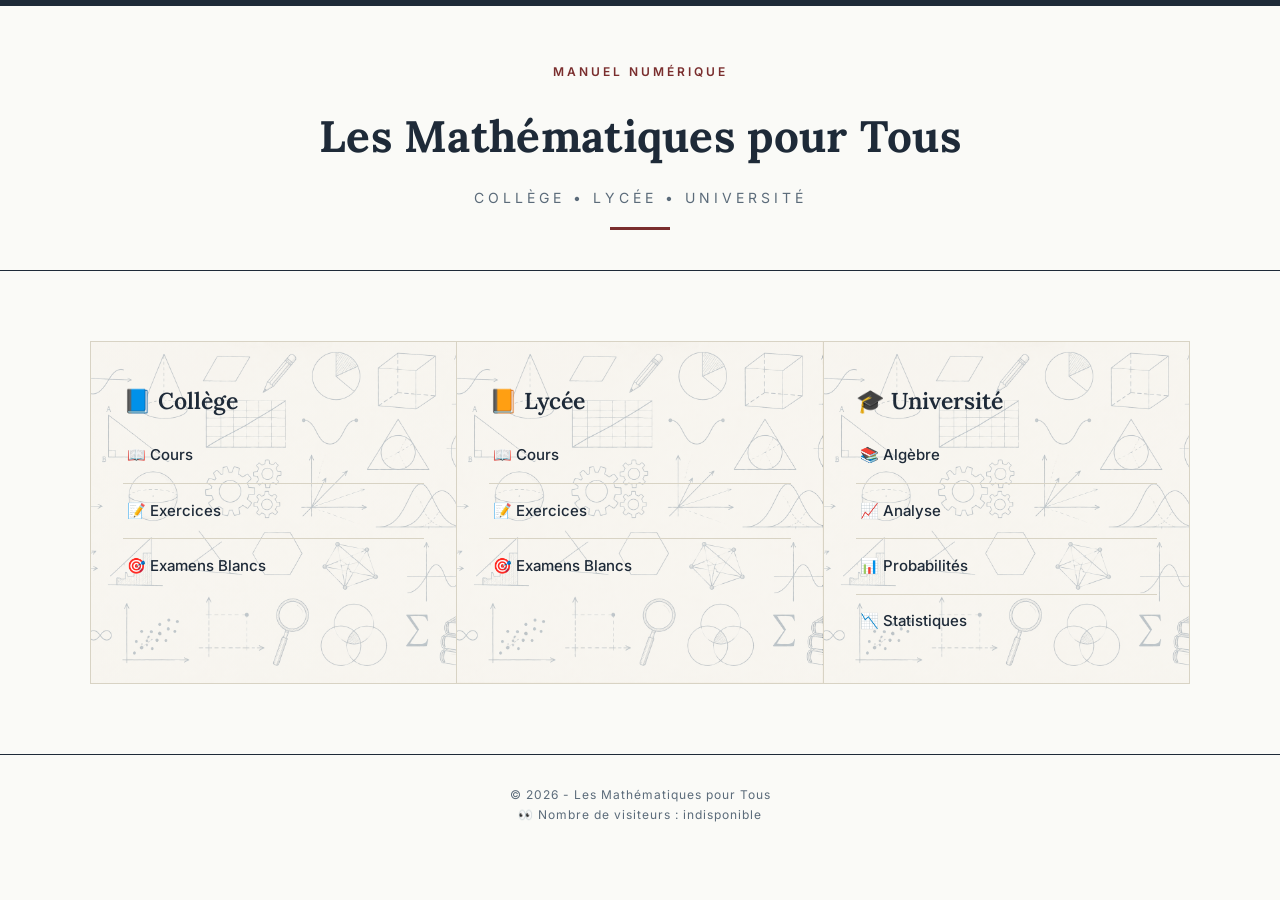
==== index.html @ 21d9d45f "Update index.html" ====
<!DOCTYPE html>
<html lang="fr">
<head>
    <meta charset="UTF-8">
    <meta name="viewport" content="width=device-width, initial-scale=1.0">
    <title>Les Mathématiques pour Tous</title>
    <link rel="stylesheet" href="style1.css">
</head>
<script src="script.js"></script>
<body>
<header>
    <h1>Les Mathématiques pour Tous</h1>
    <p>Collège • Lycée • Université</p>
</header>

<div class="container">
    <!-- ================= COLLEGE ================= -->
    <section class="card">
        <h2>📘 Collège</h2>
        <ul>
            <li>
                <a href="cours_college.html">
                    📖 Cours
                </a>
            </li>
            <li>
                <a href="exercices_college.html">
                    📝 Exercices
                </a>
            </li>
            <li>
                <a href="examens_college.html">
                    🎯 Examens Blancs
                </a>
            </li>
        </ul>
    </section>

    <!-- ================= LYCEE ================= -->
    <section class="card">
        <h2>📙 Lycée</h2>
        <ul>
            <li>
                <a href="#">
                    📖 Cours
                </a>
            </li>
            <li>
                <a href="#">
                    📝 Exercices
                </a>
            </li>
            <li>
                <a href="#">
                    🎯 Examens Blancs
                </a>
            </li>
        </ul>
    </section>

    <!-- ================= UNIVERSITE ================= -->
    <section class="card">
        <h2>🎓 Université</h2>
        <ul>
            <li><a href="cours_Algèbre.html">📚 Algèbre</a></li>
            <li><a href="#">📈 Analyse</a></li>
            <li><a href="#">📊 Probabilités</a></li>
            <li><a href="#">📉 Statistiques</a></li>
        </ul>
    </section>
</div>

<footer>
    <p>© 2026 - Les Mathématiques pour Tous</p>

    <!-- ⬇️ COMPTEUR DE VISITEURS ⬇️ -->
    <p class="compteur">👀 Nombre de visiteurs : <span id="compteur">...</span></p>
    <script>
      fetch('https://countapi.mileshilliard.com/api/v1/hit/mouloua-maths-visites')
        .then(response => response.json())
        .then(data => {
          document.getElementById('compteur').textContent = data.value;
        })
        .catch(() => {
          document.getElementById('compteur').textContent = 'indisponible';
        });
    </script>
</footer>

</body>
</html>
---- style1.css ----
/* =====================================================
   LES MATHÉMATIQUES POUR TOUS
   Style académique — inspiré des pages de couverture
   de revues scientifiques et des manuels scolaires.
   ===================================================== */

@import url('https://fonts.googleapis.com/css2?family=Lora:ital,wght@0,500;0,600;0,700;1,400&family=Inter:wght@400;500;600&display=swap');

:root{
  --paper:      #FAFAF7;
  --paper-alt:  #F1EEE4;
  --ink:        #1E2A38;
  --ink-soft:   #5B6B7A;
  --accent:     #7A2E2E;   /* bordeaux, seule touche de couleur */
  --rule:       #D8D3C4;
  --rule-dark:  #1E2A38;
}

*{
  margin:0;
  padding:0;
  box-sizing:border-box;
}

html{
  scroll-behavior:smooth;
}

body{
  background:var(--paper);
  color:var(--ink);
  font-family:"Inter", Arial, sans-serif;
  font-size:16px;
  line-height:1.65;
  -webkit-font-smoothing:antialiased;
}

/* ================= HEADER / MASTHEAD ================= */
header{
  background:var(--paper);
  color:var(--ink);
  padding:56px 20px 40px;
  text-align:center;
  border-top:6px solid var(--rule-dark);
  border-bottom:1px solid var(--rule-dark);
  position:relative;
}

header::before{
  content:"Manuel numérique";
  display:block;
  font-family:"Inter", sans-serif;
  font-size:12px;
  font-weight:600;
  letter-spacing:3px;
  text-transform:uppercase;
  color:var(--accent);
  margin-bottom:18px;
}

header h1{
  font-family:"Lora", Georgia, serif;
  font-weight:700;
  font-size:44px;
  letter-spacing:0.3px;
  margin-bottom:14px;
}

header p{
  font-family:"Inter", sans-serif;
  font-size:14px;
  letter-spacing:4px;
  text-transform:uppercase;
  color:var(--ink-soft);
}

/* petit filet double sous le sous-titre, esprit "revue" */
header p::after{
  content:"";
  display:block;
  width:60px;
  height:3px;
  background:var(--accent);
  margin:18px auto 0;
}

/* ================= CONTENU ================= */
.container{
  width:90%;
  max-width:1100px;
  margin:70px auto;
  display:grid;
  grid-template-columns:repeat(auto-fit,minmax(280px,1fr));
  gap:1px;
  background:var(--rule);
  border:1px solid var(--rule);
}

/* ================= CARTES / CHAPITRES ================= */
.card{
  background:var(--paper);
  padding:40px 32px 34px;
  position:relative;
  overflow:hidden;
  transition:background .25s ease;
}

.card:hover{
  background:var(--paper-alt);
}

/* Une seule image de fond, appliquée aux trois cartes,
   avec un voile clair par-dessus pour garder le texte lisible.
   Remplacez le chemin par votre propre image si besoin. */
.card{
  background-image:
    linear-gradient(rgba(250,250,247,0.72), rgba(250,250,247,0.72)),
    url("images/college1.png");
  background-size:cover;
  background-position:center;
}

.card:hover{
  background-image:
    linear-gradient(rgba(241,238,228,0.65), rgba(241,238,228,0.65)),
    url("images/maths.svg");
}

.card h2{
  font-family:"Lora", Georgia, serif;
  font-weight:600;
  font-size:23px;
  color:var(--ink);
  text-align:left;
  margin-bottom:8px;
  position:relative;
  z-index:1;
}

/* petite étiquette "Chapitre I" sous chaque titre */
.card p.chapitre-label{
  font-size:11px;
  letter-spacing:2px;
  text-transform:uppercase;
  color:var(--accent);
  margin-bottom:22px;
}

.card ul{
  list-style:none;
  position:relative;
  z-index:1;
}

.card li{
  margin:0;
  border-bottom:1px solid var(--rule);
}

.card li:last-child{
  border-bottom:none;
}

.card a{
  display:flex;
  align-items:center;
  justify-content:space-between;
  text-decoration:none;
  color:var(--ink);
  font-family:"Inter", sans-serif;
  font-weight:500;
  font-size:15px;
  padding:14px 4px;
  transition:color .2s ease, padding-left .2s ease;
}

.card a::after{
  content:"→";
  color:var(--accent);
  font-size:16px;
  opacity:0;
  transition:opacity .2s ease;
}

.card a:hover{
  color:var(--accent);
  padding-left:8px;
}

.card a:hover::after{
  opacity:1;
}

.card a:focus-visible,
#smart-search:focus-visible{
  outline:2px solid var(--accent);
  outline-offset:2px;
}

/* ================= FOOTER / COLOPHON ================= */
footer{
  margin-top:40px;
  background:var(--paper);
  color:var(--ink-soft);
  text-align:center;
  padding:30px 20px;
  border-top:1px solid var(--rule-dark);
  font-size:12px;
  letter-spacing:1px;
}

/* ================= ACCESSIBILITÉ & CONFORT ================= */
@media (prefers-reduced-motion: reduce){
  *{
    transition:none !important;
    scroll-behavior:auto !important;
  }
}

/* ================= RESPONSIVE ================= */
@media (max-width:600px){
  header h1{ font-size:32px; }
  .container{ margin:40px auto; }
}

/* ================= IMPRESSION ================= */
@media print{
  header{ border:none; }
  .card{ background-image:none !important; }
  .card a::after{ display:none; }
}
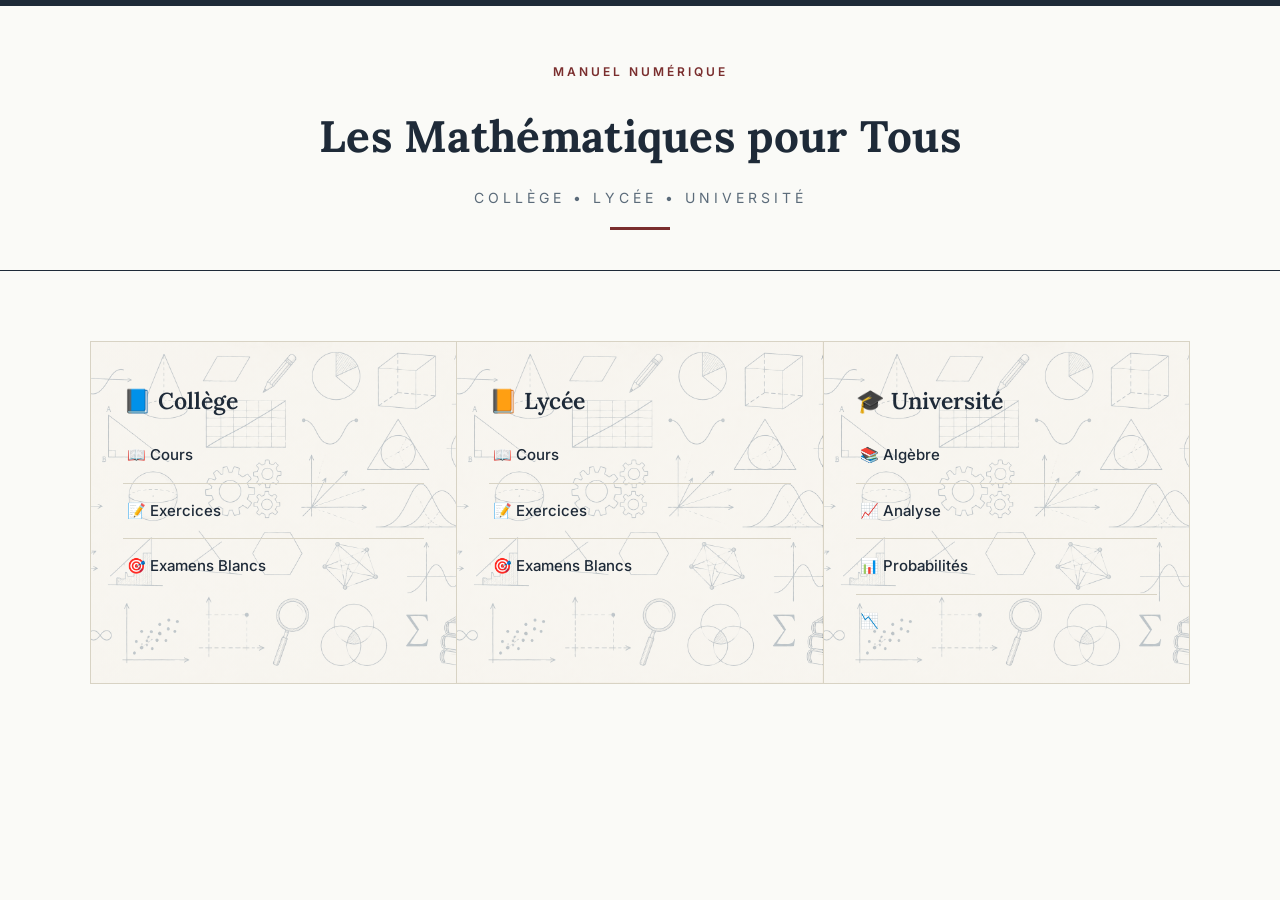
==== commit 9fcaa10f: "index.html" ====
--- a/index.html
+++ b/index.html
@@ -65,27 +65,4 @@
             <li><a href="cours_Algèbre.html">📚 Algèbre</a></li>
             <li><a href="#">📈 Analyse</a></li>
             <li><a href="#">📊 Probabilités</a></li>
-            <li><a href="#">📉 Statistiques</a></li>
-        </ul>
-    </section>
-</div>
-
-<footer>
-    <p>© 2026 - Les Mathématiques pour Tous</p>
-
-    <!-- ⬇️ COMPTEUR DE VISITEURS ⬇️ -->
-    <p class="compteur">👀 Nombre de visiteurs : <span id="compteur">...</span></p>
-    <script>
-      fetch('https://countapi.mileshilliard.com/api/v1/hit/mouloua-maths-visites')
-        .then(response => response.json())
-        .then(data => {
-          document.getElementById('compteur').textContent = data.value;
-        })
-        .catch(() => {
-          document.getElementById('compteur').textContent = 'indisponible';
-        });
-    </script>
-</footer>
-
-</body>
-</html>
+            <li><a href="#">📉
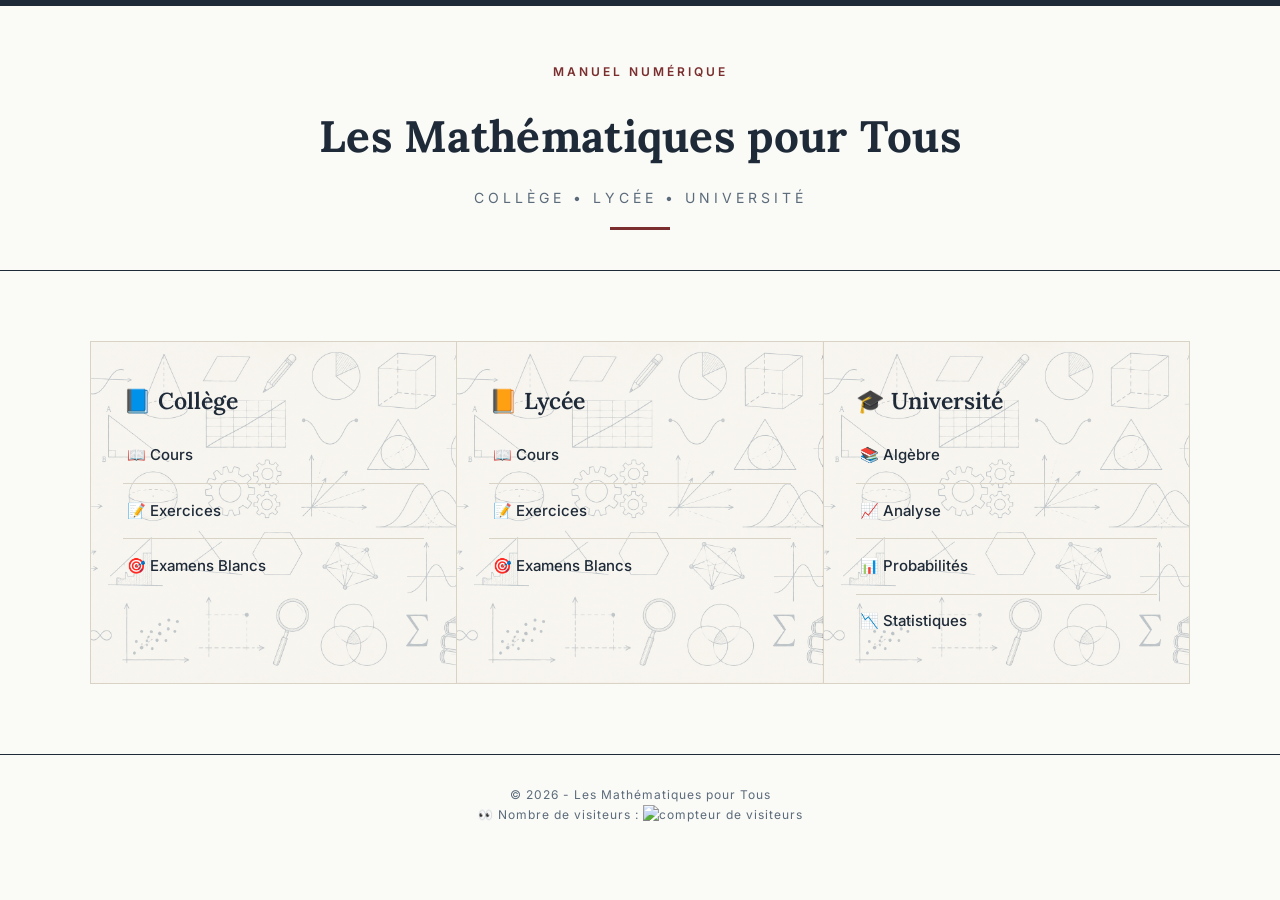
==== commit 25c1783a: "index.html" ====
--- a/index.html
+++ b/index.html
@@ -65,4 +65,20 @@
             <li><a href="cours_Algèbre.html">📚 Algèbre</a></li>
             <li><a href="#">📈 Analyse</a></li>
             <li><a href="#">📊 Probabilités</a></li>
-            <li><a href="#">📉
+            <li><a href="#">📉 Statistiques</a></li>
+        </ul>
+    </section>
+</div>
+
+<footer>
+    <p>© 2026 - Les Mathématiques pour Tous</p>
+
+    <!-- ⬇️ COMPTEUR DE VISITEURS ⬇️ -->
+    <p class="compteur">
+        👀 Nombre de visiteurs :
+        <img src="https://api.visitorbadge.io/api/visitors?path=mouloua-maths-2026&label=Visites&countColor=%23263759" alt="compteur de visiteurs" />
+    </p>
+</footer>
+
+</body>
+</html>
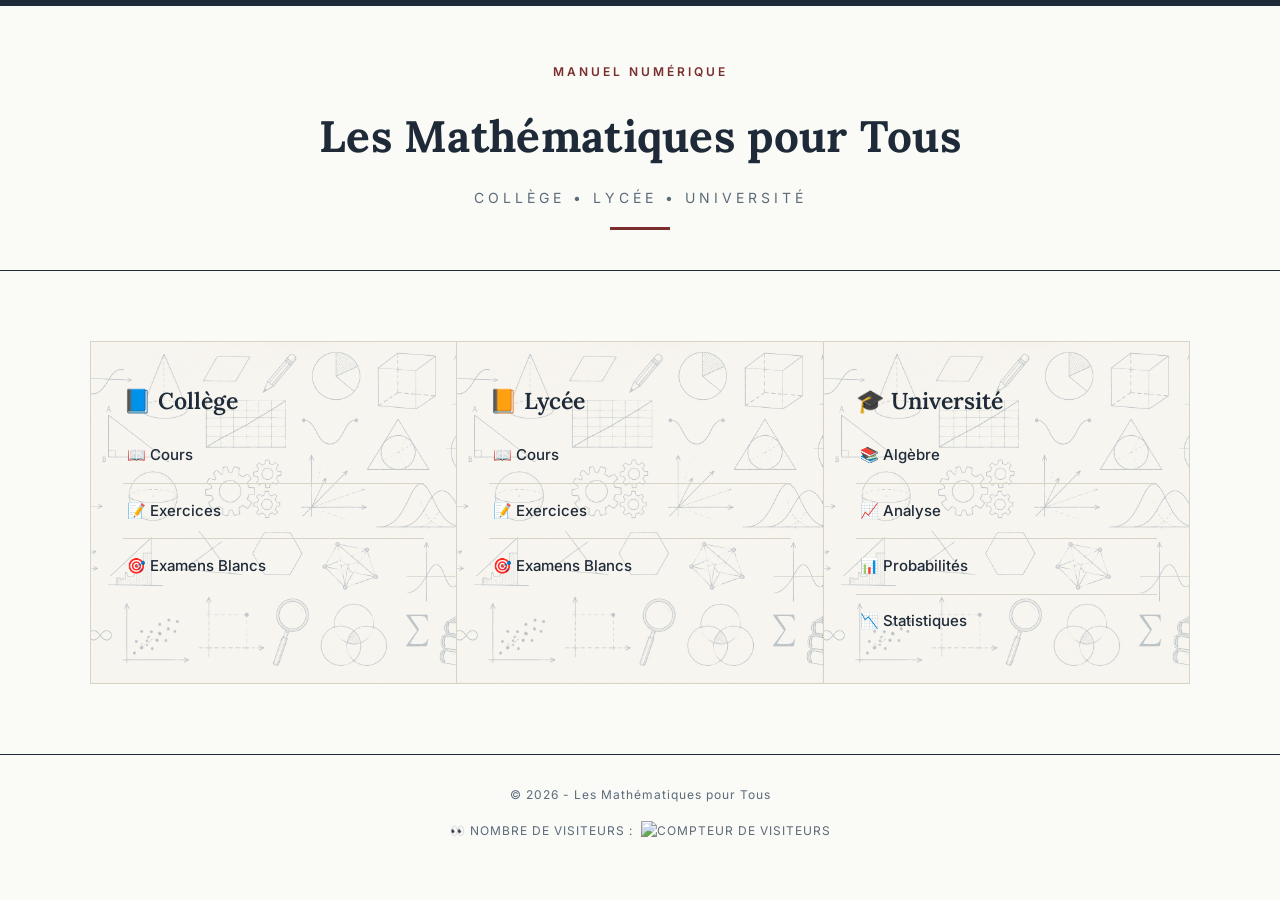
==== commit 24ecae41: "index.html" ====
--- a/index.html
+++ b/index.html
@@ -24,7 +24,7 @@
                 </a>
             </li>
             <li>
-                <a href="exercices_college.html">
+                <a href="exercice_college.html">
                     📝 Exercices
                 </a>
             </li>
--- a/style1.css
+++ b/style1.css
@@ -209,6 +209,25 @@
   letter-spacing:1px;
 }
 
+/* ================= COMPTEUR DE VISITEURS ================= */
+.compteur{
+  margin-top:16px;
+  font-family:"Inter", sans-serif;
+  font-size:12px;
+  letter-spacing:1px;
+  text-transform:uppercase;
+  color:var(--ink-soft);
+  display:flex;
+  align-items:center;
+  justify-content:center;
+  gap:8px;
+}
+
+.compteur img{
+  vertical-align:middle;
+  filter:grayscale(0.2);
+}
+
 /* ================= ACCESSIBILITÉ & CONFORT ================= */
 @media (prefers-reduced-motion: reduce){
   *{
@@ -228,4 +247,4 @@
   header{ border:none; }
   .card{ background-image:none !important; }
   .card a::after{ display:none; }
-}+}
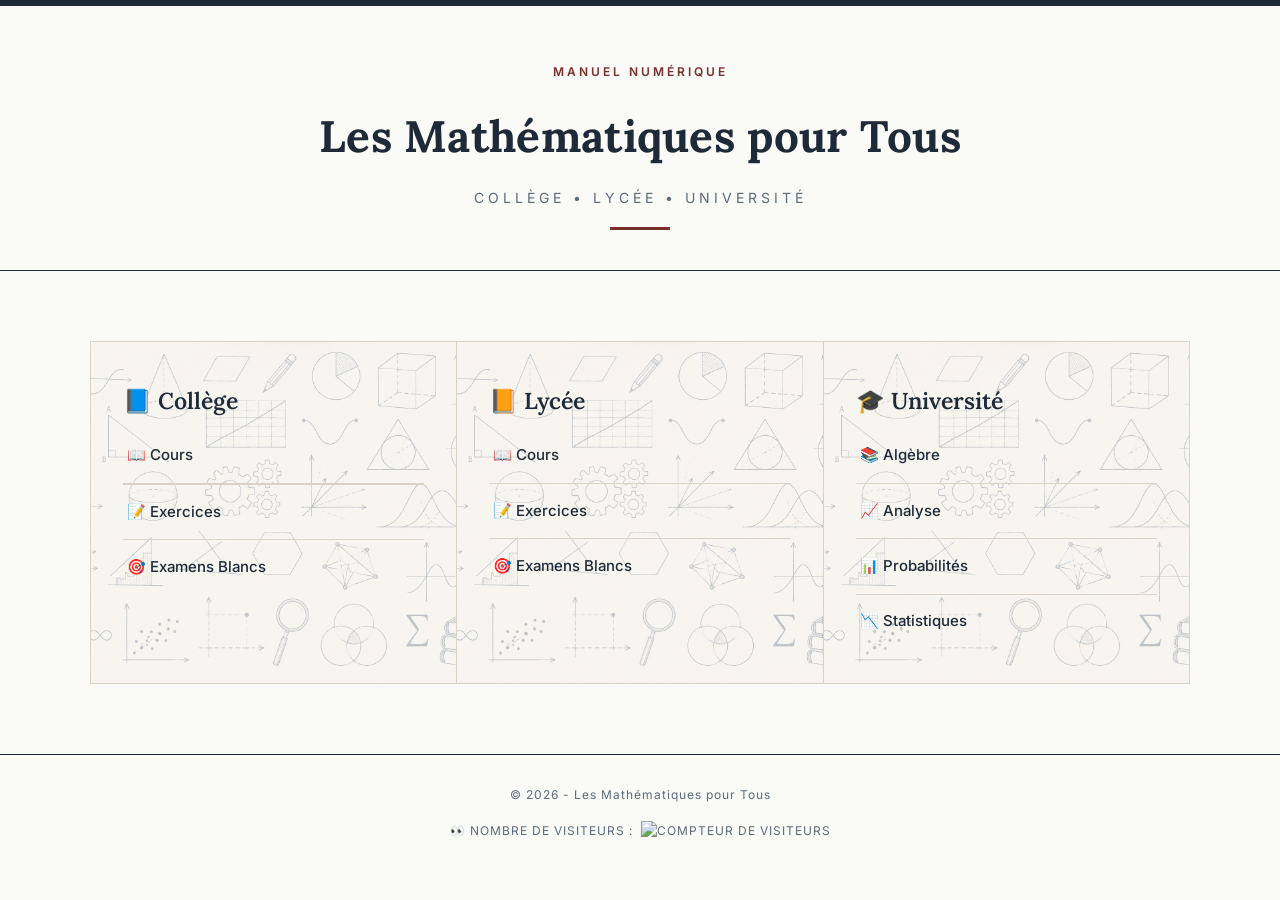
==== commit bc26d491: "index.html" ====
--- a/index.html
+++ b/index.html
@@ -24,9 +24,11 @@
                 </a>
             </li>
             <li>
-                <a href="exercice_college.html">
-                    📝 Exercices
-                </a>
+<li>
+    <a href="exercice_1APIC.html">
+        📝 Exercices
+    </a>
+</li>
             </li>
             <li>
                 <a href="examens_college.html">
--- a/style1.css
+++ b/style1.css
@@ -11,9 +11,19 @@
   --paper-alt:  #F1EEE4;
   --ink:        #1E2A38;
   --ink-soft:   #5B6B7A;
-  --accent:     #7A2E2E;   /* bordeaux, seule touche de couleur */
+  --accent:     #7A2E2E;
   --rule:       #D8D3C4;
   --rule-dark:  #1E2A38;
+}
+
+[data-theme="dark"]{
+  --paper:      #14181F;
+  --paper-alt:  #1C222C;
+  --ink:        #EDE9E0;
+  --ink-soft:   #9BA6B2;
+  --accent:     #C97B7B;
+  --rule:       #2B323D;
+  --rule-dark:  #EDE9E0;
 }
 
 *{
@@ -33,6 +43,7 @@
   font-size:16px;
   line-height:1.65;
   -webkit-font-smoothing:antialiased;
+  transition:background .25s ease, color .25s ease;
 }
 
 /* ================= HEADER / MASTHEAD ================= */
@@ -74,7 +85,6 @@
   color:var(--ink-soft);
 }
 
-/* petit filet double sous le sous-titre, esprit "revue" */
 header p::after{
   content:"";
   display:block;
@@ -82,6 +92,79 @@
   height:3px;
   background:var(--accent);
   margin:18px auto 0;
+}
+
+/* ================= BOUTON MODE SOMBRE ================= */
+#theme-toggle{
+  position:absolute;
+  top:24px;
+  right:24px;
+  background:none;
+  border:1px solid var(--rule-dark);
+  color:var(--ink);
+  font-family:"Inter", sans-serif;
+  font-size:11px;
+  letter-spacing:1px;
+  text-transform:uppercase;
+  padding:8px 14px;
+  cursor:pointer;
+  transition:background .2s ease, color .2s ease;
+}
+
+#theme-toggle:hover{
+  background:var(--accent);
+  color:var(--paper);
+  border-color:var(--accent);
+}
+
+/* ================= FIL D'ARIANE / RETOUR ================= */
+.nav-back{
+  width:90%;
+  max-width:1100px;
+  margin:28px auto 0;
+  font-family:"Inter", sans-serif;
+  font-size:13px;
+  letter-spacing:0.5px;
+}
+
+.nav-back a{
+  color:var(--ink-soft);
+  text-decoration:none;
+  border-bottom:1px solid var(--rule);
+  padding-bottom:2px;
+  transition:color .2s ease, border-color .2s ease;
+}
+
+.nav-back a:hover{
+  color:var(--accent);
+  border-color:var(--accent);
+}
+
+/* ================= BARRE DE RECHERCHE ================= */
+.search-wrap{
+  width:90%;
+  max-width:600px;
+  margin:36px auto 0;
+}
+
+#smart-search{
+  width:100%;
+  padding:14px 18px;
+  font-family:"Inter", sans-serif;
+  font-size:14px;
+  background:var(--paper);
+  color:var(--ink);
+  border:1px solid var(--rule-dark);
+  outline:none;
+  transition:border-color .2s ease;
+}
+
+#smart-search::placeholder{
+  color:var(--ink-soft);
+}
+
+#smart-search:focus{
+  border-color:var(--accent);
 }
 
 /* ================= CONTENU ================= */
@@ -109,9 +192,6 @@
   background:var(--paper-alt);
 }
 
-/* Une seule image de fond, appliquée aux trois cartes,
-   avec un voile clair par-dessus pour garder le texte lisible.
-   Remplacez le chemin par votre propre image si besoin. */
 .card{
   background-image:
     linear-gradient(rgba(250,250,247,0.72), rgba(250,250,247,0.72)),
@@ -120,12 +200,24 @@
   background-position:center;
 }
 
+[data-theme="dark"] .card{
+  background-image:
+    linear-gradient(rgba(20,24,31,0.82), rgba(20,24,31,0.82)),
+    url("images/college1.png");
+}
+
 .card:hover{
   background-image:
     linear-gradient(rgba(241,238,228,0.65), rgba(241,238,228,0.65)),
     url("images/maths.svg");
 }
 
+[data-theme="dark"] .card:hover{
+  background-image:
+    linear-gradient(rgba(28,34,44,0.85), rgba(28,34,44,0.85)),
+    url("images/maths.svg");
+}
+
 .card h2{
   font-family:"Lora", Georgia, serif;
   font-weight:600;
@@ -137,7 +229,6 @@
   z-index:1;
 }
 
-/* petite étiquette "Chapitre I" sous chaque titre */
 .card p.chapitre-label{
   font-size:11px;
   letter-spacing:2px;
@@ -192,9 +283,222 @@
 }
 
 .card a:focus-visible,
-#smart-search:focus-visible{
+#smart-search:focus-visible,
+#theme-toggle:focus-visible{
   outline:2px solid var(--accent);
   outline-offset:2px;
+}
+
+/* ================= PAGE DE CHAPITRE (sous-pages) ================= */
+main.page{
+  width:90%;
+  max-width:800px;
+  margin:60px auto 80px;
+}
+
+main.page h2{
+  font-family:"Lora", Georgia, serif;
+  font-weight:700;
+  font-size:30px;
+  margin-bottom:8px;
+}
+
+main.page p.chapitre-label{
+  font-size:11px;
+  letter-spacing:2px;
+  text-transform:uppercase;
+  color:var(--accent);
+  margin-bottom:30px;
+}
+
+main.page .item{
+  border:1px solid var(--rule);
+  padding:22px 26px;
+  margin-bottom:14px;
+  background:var(--paper-alt);
+}
+
+main.page .item h3{
+  font-family:"Lora", Georgia, serif;
+  font-size:17px;
+  margin-bottom:6px;
+}
+
+main.page .item p{
+  font-size:14px;
+  color:var(--ink-soft);
+  margin-bottom:10px;
+}
+
+main.page .item a.download{
+  display:inline-block;
+  font-size:13px;
+  font-weight:600;
+  letter-spacing:0.5px;
+  text-transform:uppercase;
+  color:var(--accent);
+  text-decoration:none;
+  border-bottom:1px solid var(--accent);
+}
+
+/* ================= CHAPITRES DÉPLIABLES (accordéon) ================= */
+.container-full{
+  width:90%;
+  max-width:800px;
+  margin:60px auto 80px;
+}
+
+.chapter{
+  border:1px solid var(--rule);
+  margin-bottom:14px;
+  background:var(--paper-alt);
+}
+
+.chapter summary{
+  cursor:pointer;
+  list-style:none;
+  padding:18px 24px;
+  font-family:"Lora", Georgia, serif;
+  font-size:17px;
+  font-weight:600;
+  color:var(--ink);
+  display:flex;
+  justify-content:space-between;
+  align-items:center;
+}
+
+.chapter summary::-webkit-details-marker{
+  display:none;
+}
+
+.chapter summary::after{
+  content:"+";
+  font-size:20px;
+  color:var(--accent);
+  transition:transform .2s ease;
+}
+
+.chapter[open] summary::after{
+  content:"–";
+}
+
+.chapter summary:hover{
+  color:var(--accent);
+}
+
+.chapter-body{
+  padding:0 24px 24px;
+  border-top:1px solid var(--rule);
+}
+
+.chapter-body a.download{
+  display:inline-block;
+  margin-top:18px;
+  font-family:"Inter", sans-serif;
+  font-size:13px;
+  font-weight:600;
+  letter-spacing:0.5px;
+  color:var(--accent);
+  text-decoration:none;
+  border-bottom:1px solid var(--accent);
+}
+
+/* ================= QUIZ INTERACTIF ================= */
+.quiz{
+  margin-top:18px;
+}
+
+.quiz-question{
+  margin-bottom:22px;
+  padding-bottom:18px;
+  border-bottom:1px solid var(--rule);
+}
+
+.quiz-question:last-of-type{
+  border-bottom:none;
+}
+
+.quiz-q-text{
+  font-family:"Lora", Georgia, serif;
+  font-size:15px;
+  margin-bottom:10px;
+  color:var(--ink);
+}
+
+.quiz-options{
+  display:flex;
+  flex-wrap:wrap;
+  gap:8px;
+}
+
+.quiz-option{
+  font-family:"Inter", sans-serif;
+  font-size:13px;
+  padding:9px 14px;
+  background:var(--paper);
+  color:var(--ink);
+  border:1px solid var(--rule-dark);
+  cursor:pointer;
+  transition:background .2s ease, color .2s ease;
+}
+
+.quiz-option:hover{
+  background:var(--paper-alt);
+}
+
+.quiz-option.selected{
+  background:var(--accent);
+  color:var(--paper);
+  border-color:var(--accent);
+}
+
+.quiz-feedback{
+  margin-top:8px;
+  font-size:13px;
+  min-height:18px;
+}
+
+.quiz-feedback.correct{
+  color:#2E7D32;
+}
+
+.quiz-feedback.incorrect{
+  color:var(--accent);
+}
+
+.quiz-submit{
+  margin-top:8px;
+  font-family:"Inter", sans-serif;
+  font-size:13px;
+  font-weight:600;
+  letter-spacing:0.5px;
+  text-transform:uppercase;
+  padding:12px 22px;
+  background:var(--ink);
+  color:var(--paper);
+  border:none;
+  cursor:pointer;
+  transition:background .2s ease;
+}
+
+.quiz-submit:hover{
+  background:var(--accent);
+}
+
+.quiz-score{
+  margin-top:14px;
+  font-family:"Lora", Georgia, serif;
+  font-size:17px;
+  font-weight:600;
+  opacity:0;
+  height:0;
+  overflow:hidden;
+  transition:opacity .3s ease;
+}
+
+.quiz-score.visible{
+  opacity:1;
+  height:auto;
 }
 
 /* ================= FOOTER / COLOPHON ================= */
@@ -240,6 +544,7 @@
 @media (max-width:600px){
   header h1{ font-size:32px; }
   .container{ margin:40px auto; }
+  #theme-toggle{ position:static; margin-top:20px; display:inline-block; }
 }
 
 /* ================= IMPRESSION ================= */
@@ -247,4 +552,5 @@
   header{ border:none; }
   .card{ background-image:none !important; }
   .card a::after{ display:none; }
-}
+  #theme-toggle, .search-wrap{ display:none; }
+}
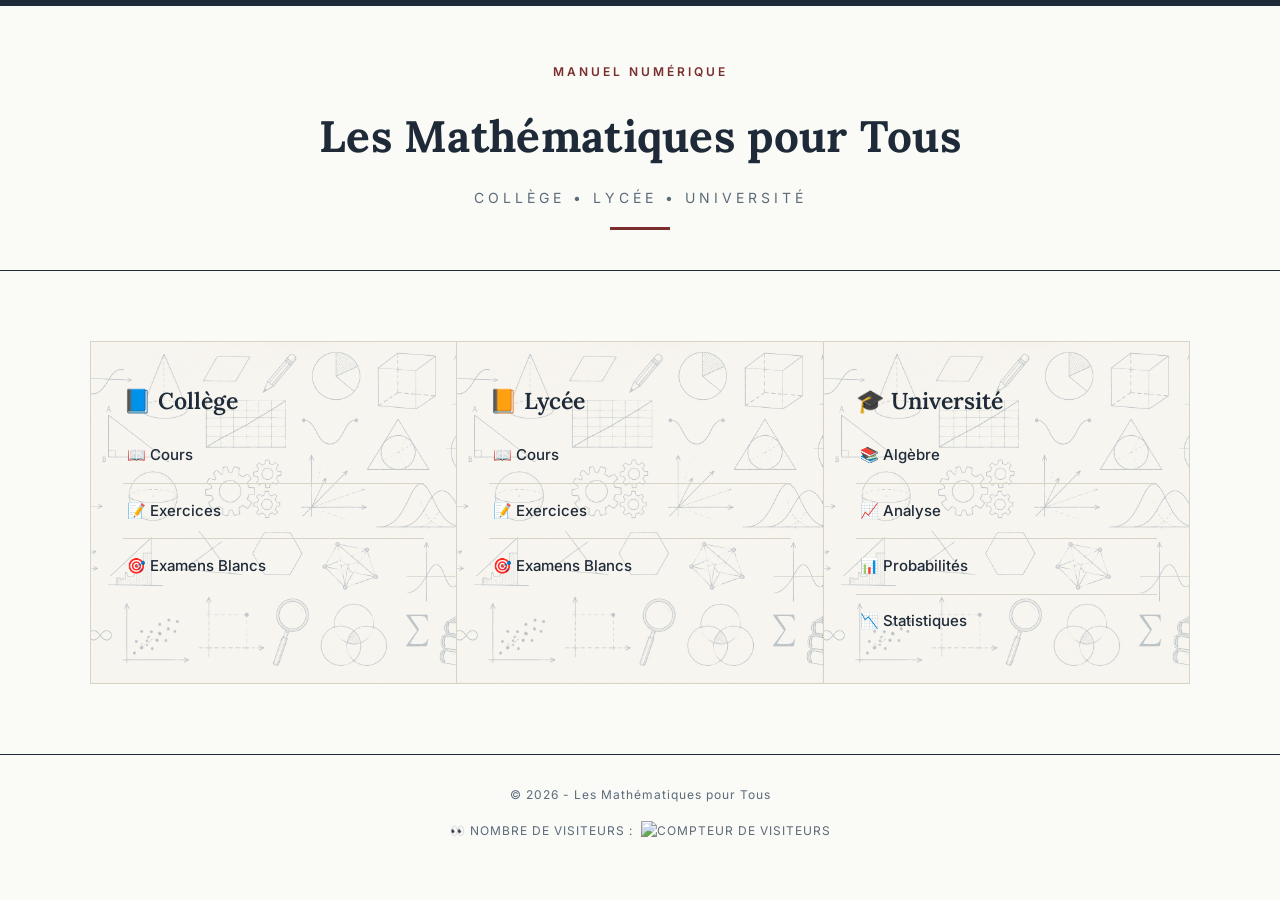
==== commit b280bf26: "index.html" ====
--- a/index.html
+++ b/index.html
@@ -12,7 +12,6 @@
     <h1>Les Mathématiques pour Tous</h1>
     <p>Collège • Lycée • Université</p>
 </header>
-
 <div class="container">
     <!-- ================= COLLEGE ================= -->
     <section class="card">
@@ -24,11 +23,9 @@
                 </a>
             </li>
             <li>
-<li>
-    <a href="exercice_1APIC.html">
-        📝 Exercices
-    </a>
-</li>
+                <a href="exercice_1APIC.html">
+                    📝 Exercices
+                </a>
             </li>
             <li>
                 <a href="examens_college.html">
@@ -37,7 +34,6 @@
             </li>
         </ul>
     </section>
-
     <!-- ================= LYCEE ================= -->
     <section class="card">
         <h2>📙 Lycée</h2>
@@ -59,7 +55,6 @@
             </li>
         </ul>
     </section>
-
     <!-- ================= UNIVERSITE ================= -->
     <section class="card">
         <h2>🎓 Université</h2>
@@ -71,16 +66,13 @@
         </ul>
     </section>
 </div>
-
 <footer>
     <p>© 2026 - Les Mathématiques pour Tous</p>
-
     <!-- ⬇️ COMPTEUR DE VISITEURS ⬇️ -->
     <p class="compteur">
         👀 Nombre de visiteurs :
         <img src="https://api.visitorbadge.io/api/visitors?path=mouloua-maths-2026&label=Visites&countColor=%23263759" alt="compteur de visiteurs" />
     </p>
 </footer>
-
 </body>
 </html>
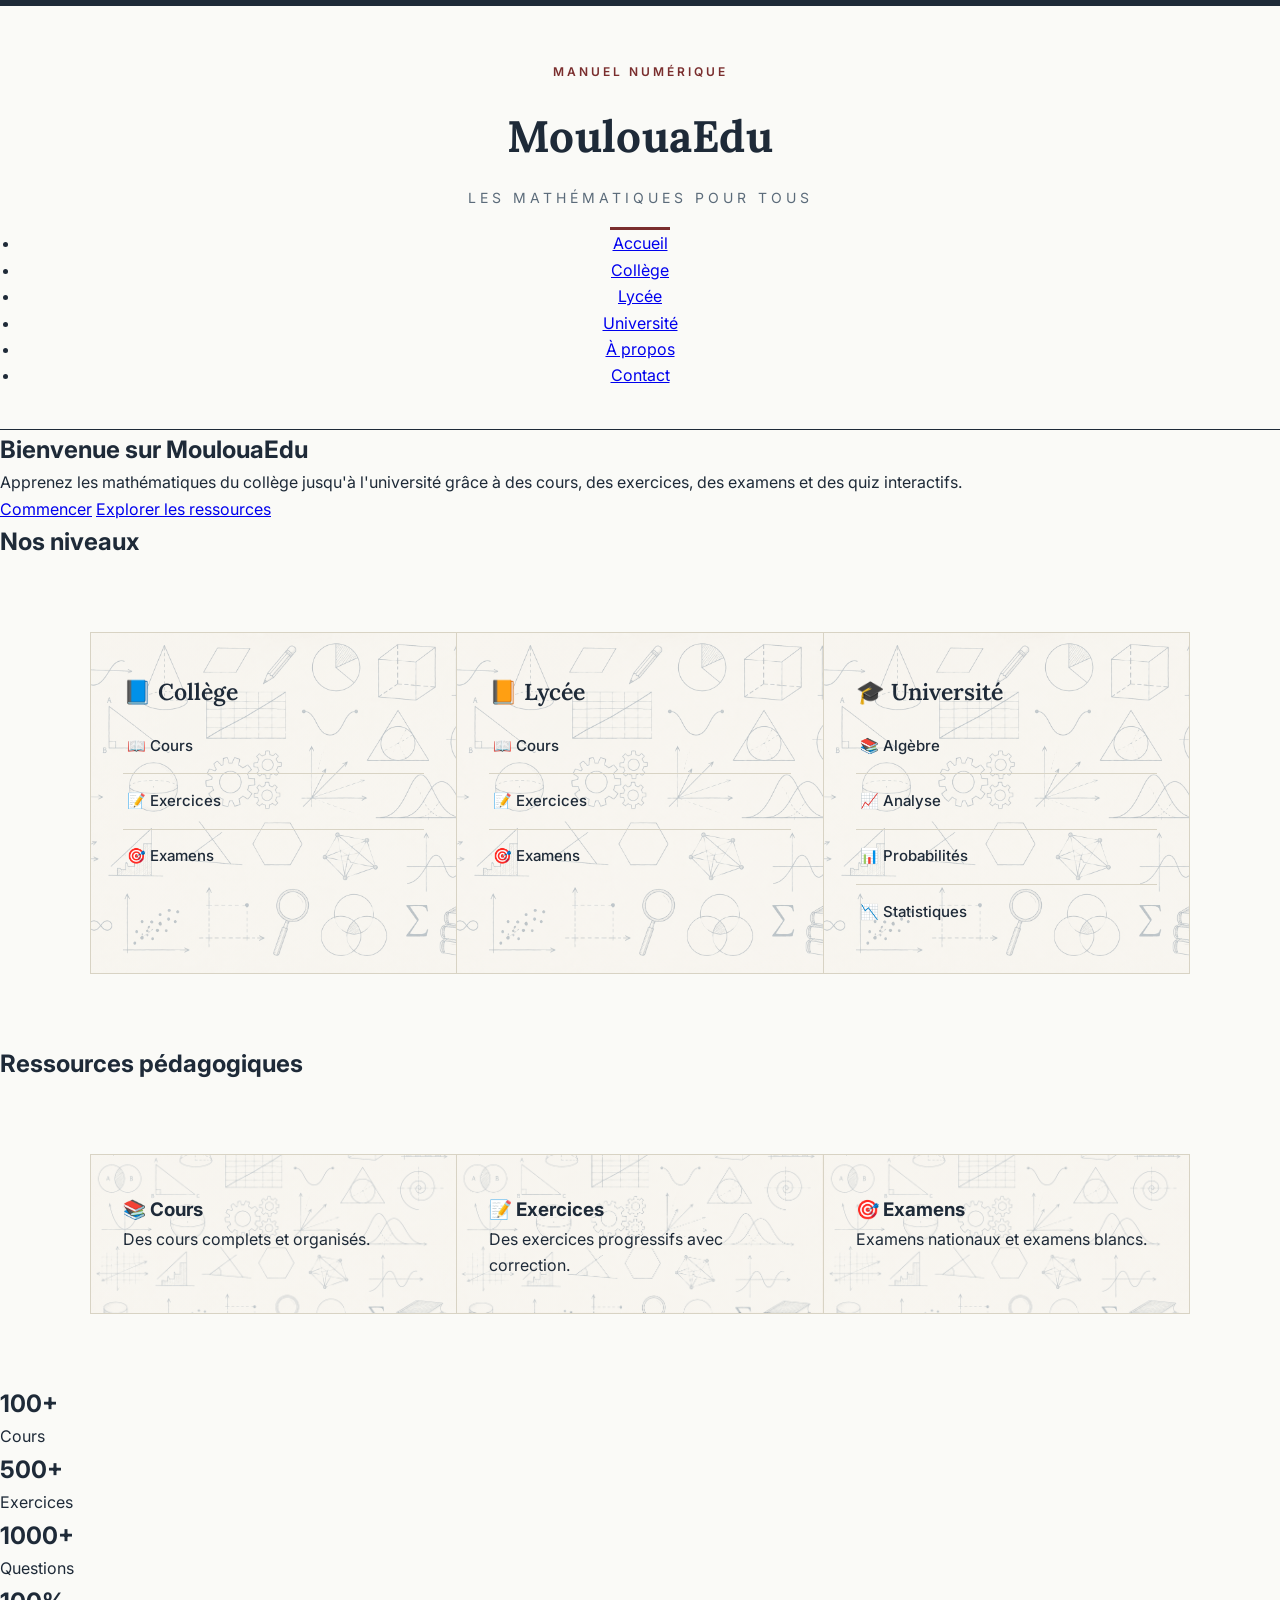
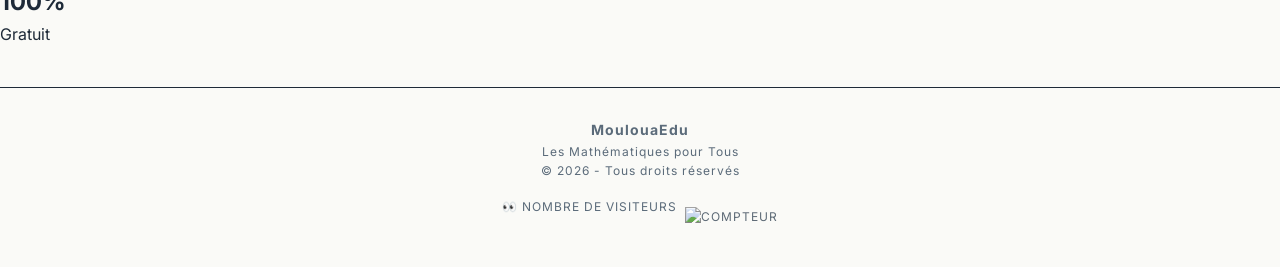
==== commit d9bf605c: "index.html" ====
--- a/index.html
+++ b/index.html
@@ -1,78 +1,284 @@
 <!DOCTYPE html>
 <html lang="fr">
+
 <head>
     <meta charset="UTF-8">
     <meta name="viewport" content="width=device-width, initial-scale=1.0">
-    <title>Les Mathématiques pour Tous</title>
+
+    <title>MoulouaEdu - Les Mathématiques pour Tous</title>
+
+    <!-- Police Google -->
+    <link rel="preconnect" href="https://fonts.googleapis.com">
+    <link rel="preconnect" href="https://fonts.gstatic.com" crossorigin>
+
+    <link href="https://fonts.googleapis.com/css2?family=Poppins:wght@300;400;500;600;700&display=swap"
+        rel="stylesheet">
+
+    <!-- Feuille de style -->
     <link rel="stylesheet" href="style1.css">
+
 </head>
-<script src="script.js"></script>
+
 <body>
-<header>
-    <h1>Les Mathématiques pour Tous</h1>
-    <p>Collège • Lycée • Université</p>
-</header>
-<div class="container">
-    <!-- ================= COLLEGE ================= -->
-    <section class="card">
-        <h2>📘 Collège</h2>
-        <ul>
-            <li>
-                <a href="cours_college.html">
-                    📖 Cours
+
+    <!-- ================= HEADER ================= -->
+
+    <header>
+
+        <div class="logo">
+            <h1>MoulouaEdu</h1>
+            <p>Les Mathématiques pour Tous</p>
+        </div>
+
+        <nav>
+
+            <ul>
+
+                <li><a href="index.html">Accueil</a></li>
+
+                <li><a href="cours_college.html">Collège</a></li>
+
+                <li><a href="cours_lycee.html">Lycée</a></li>
+
+                <li><a href="cours_universite.html">Université</a></li>
+
+                <li><a href="#">À propos</a></li>
+
+                <li><a href="#">Contact</a></li>
+
+            </ul>
+
+        </nav>
+
+    </header>
+
+    <!-- ================= HERO ================= -->
+
+    <section class="hero">
+
+        <div class="hero-content">
+
+            <h2>Bienvenue sur MoulouaEdu</h2>
+
+            <p>
+
+                Apprenez les mathématiques du collège jusqu'à
+                l'université grâce à des cours, des exercices,
+                des examens et des quiz interactifs.
+
+            </p>
+
+            <div class="hero-buttons">
+
+                <a href="#niveaux" class="btn">Commencer</a>
+
+                <a href="#ressources" class="btn btn-secondaire">
+                    Explorer les ressources
                 </a>
-            </li>
-            <li>
-                <a href="exercice_1APIC.html">
-                    📝 Exercices
-                </a>
-            </li>
-            <li>
-                <a href="examens_college.html">
-                    🎯 Examens Blancs
-                </a>
-            </li>
-        </ul>
-    </section>
-    <!-- ================= LYCEE ================= -->
-    <section class="card">
-        <h2>📙 Lycée</h2>
-        <ul>
-            <li>
-                <a href="#">
-                    📖 Cours
-                </a>
-            </li>
-            <li>
-                <a href="#">
-                    📝 Exercices
-                </a>
-            </li>
-            <li>
-                <a href="#">
-                    🎯 Examens Blancs
-                </a>
-            </li>
-        </ul>
-    </section>
-    <!-- ================= UNIVERSITE ================= -->
-    <section class="card">
-        <h2>🎓 Université</h2>
-        <ul>
-            <li><a href="cours_Algèbre.html">📚 Algèbre</a></li>
-            <li><a href="#">📈 Analyse</a></li>
-            <li><a href="#">📊 Probabilités</a></li>
-            <li><a href="#">📉 Statistiques</a></li>
-        </ul>
-    </section>
-</div>
-<footer>
-    <p>© 2026 - Les Mathématiques pour Tous</p>
-    <!-- ⬇️ COMPTEUR DE VISITEURS ⬇️ -->
-    <p class="compteur">
-        👀 Nombre de visiteurs :
-        <img src="https://api.visitorbadge.io/api/visitors?path=mouloua-maths-2026&label=Visites&countColor=%23263759" alt="compteur de visiteurs" />
-    </p>
-</footer>
+
+            </div>
+
+        </div>
+
+    </section>
+
+    <!-- ================= NIVEAUX ================= -->
+
+    <section id="niveaux">
+
+        <h2 class="titre-section">Nos niveaux</h2>
+
+        <div class="container">
+
+            <!-- Collège -->
+
+            <section class="card">
+
+                <h2>📘 Collège</h2>
+
+                <ul>
+
+                    <li>
+                        <a href="cours_college.html">
+                            📖 Cours
+                        </a>
+                    </li>
+
+                    <li>
+                        <a href="exercice_1APIC.html">
+                            📝 Exercices
+                        </a>
+                    </li>
+
+                    <li>
+                        <a href="examens_college.html">
+                            🎯 Examens
+                        </a>
+                    </li>
+
+                </ul>
+
+            </section>
+
+            <!-- Lycée -->
+
+            <section class="card">
+
+                <h2>📙 Lycée</h2>
+
+                <ul>
+
+                    <li><a href="cours_lycee.html">📖 Cours</a></li>
+
+                    <li><a href="#">📝 Exercices</a></li>
+
+                    <li><a href="#">🎯 Examens</a></li>
+
+                </ul>
+
+            </section>
+
+            <!-- Université -->
+
+            <section class="card">
+
+                <h2>🎓 Université</h2>
+
+                <ul>
+
+                    <li><a href="cours_Algèbre.html">📚 Algèbre</a></li>
+
+                    <li><a href="#">📈 Analyse</a></li>
+
+                    <li><a href="#">📊 Probabilités</a></li>
+
+                    <li><a href="#">📉 Statistiques</a></li>
+
+                </ul>
+
+            </section>
+
+        </div>
+
+    </section>
+
+    <!-- ================= RESSOURCES ================= -->
+
+    <section id="ressources">
+
+        <h2 class="titre-section">
+
+            Ressources pédagogiques
+
+        </h2>
+
+        <div class="container">
+
+            <div class="card">
+
+                <h3>📚 Cours</h3>
+
+                <p>
+                    Des cours complets et organisés.
+                </p>
+
+            </div>
+
+            <div class="card">
+
+                <h3>📝 Exercices</h3>
+
+                <p>
+                    Des exercices progressifs avec correction.
+                </p>
+
+            </div>
+
+            <div class="card">
+
+                <h3>🎯 Examens</h3>
+
+                <p>
+                    Examens nationaux et examens blancs.
+                </p>
+
+            </div>
+
+        </div>
+
+    </section>
+
+    <!-- ================= STATISTIQUES ================= -->
+
+    <section class="statistiques">
+
+        <div class="stat">
+
+            <h2>100+</h2>
+
+            <p>Cours</p>
+
+        </div>
+
+        <div class="stat">
+
+            <h2>500+</h2>
+
+            <p>Exercices</p>
+
+        </div>
+
+        <div class="stat">
+
+            <h2>1000+</h2>
+
+            <p>Questions</p>
+
+        </div>
+
+        <div class="stat">
+
+            <h2>100%</h2>
+
+            <p>Gratuit</p>
+
+        </div>
+
+    </section>
+
+    <!-- ================= FOOTER ================= -->
+
+    <footer>
+
+        <h3>MoulouaEdu</h3>
+
+        <p>
+
+            Les Mathématiques pour Tous
+
+        </p>
+
+        <p>
+
+            © 2026 - Tous droits réservés
+
+        </p>
+
+        <p class="compteur">
+
+            👀 Nombre de visiteurs
+
+            <br><br>
+
+            <img src="https://api.visitorbadge.io/api/visitors?path=mouloua-maths-2026&label=Visites&countColor=%23263759"
+                alt="Compteur">
+
+        </p>
+
+    </footer>
+
+    <script src="script.js"></script>
+
 </body>
+
 </html>
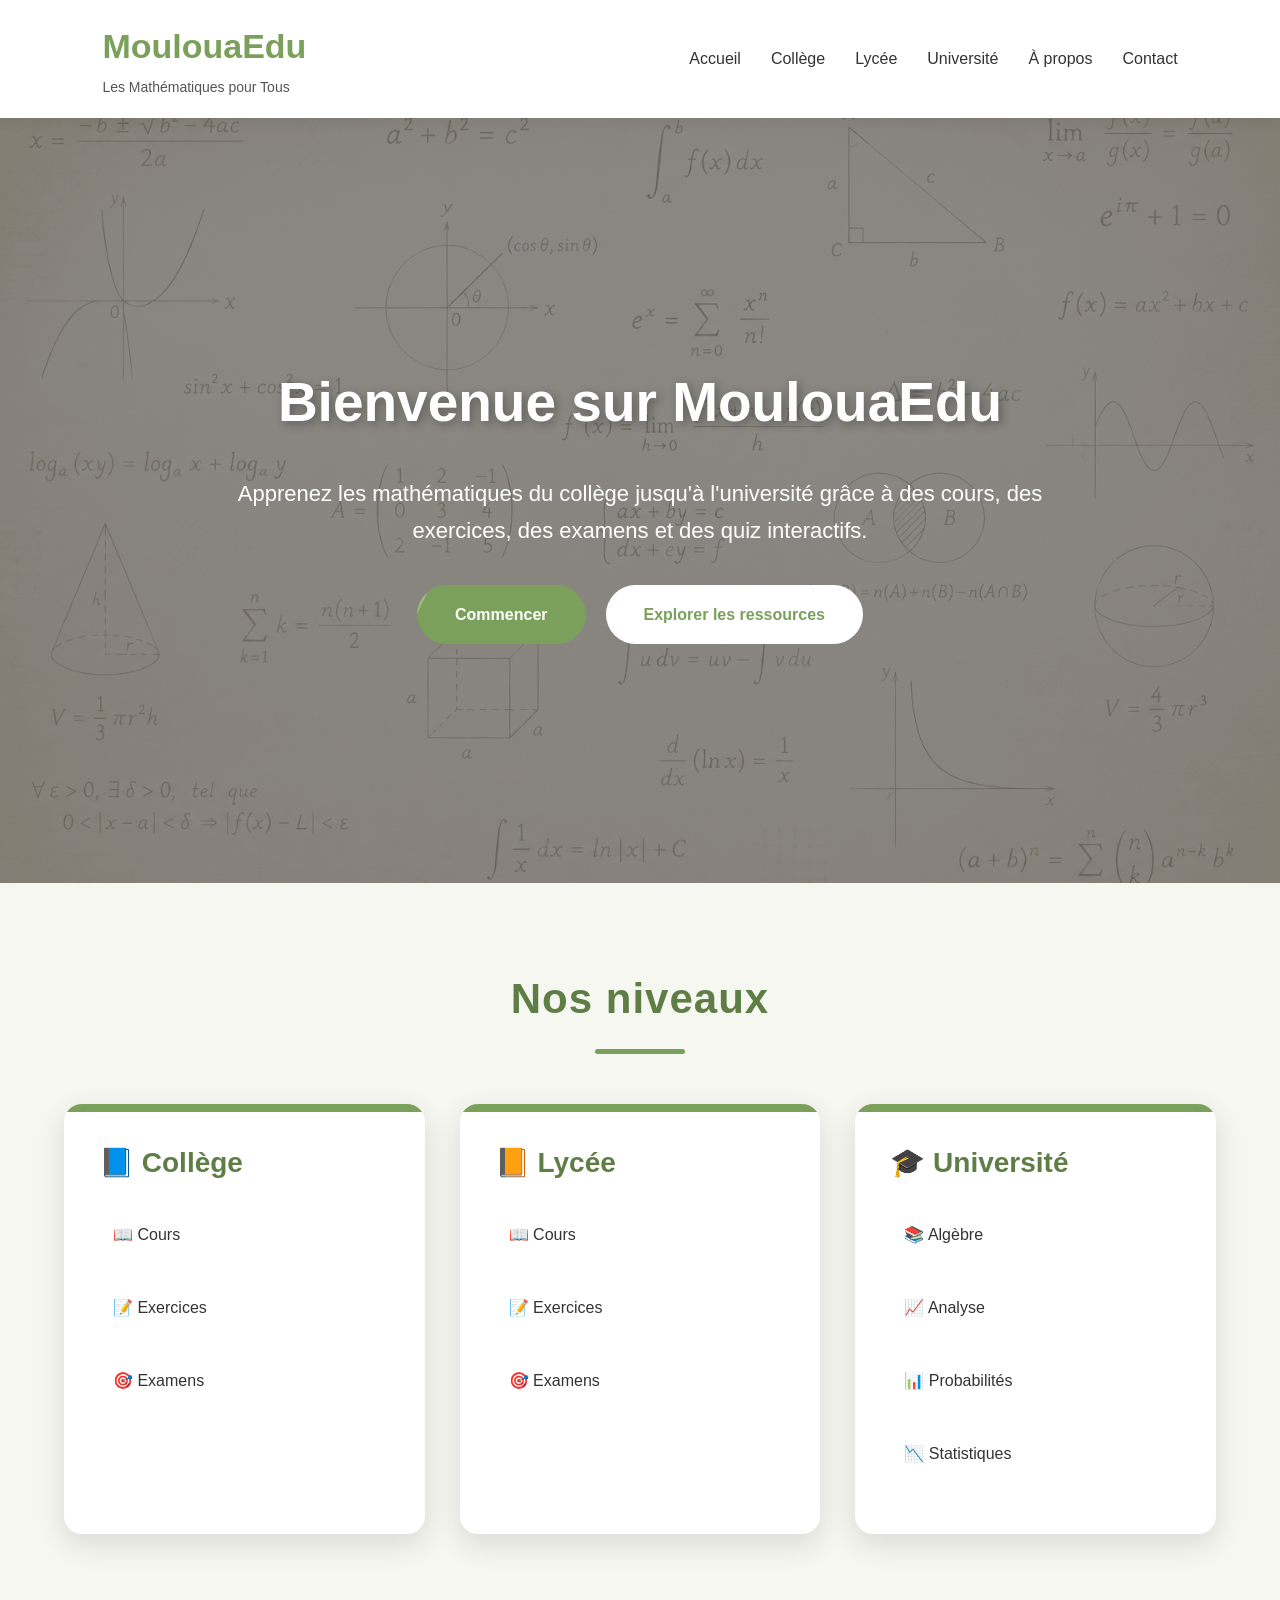
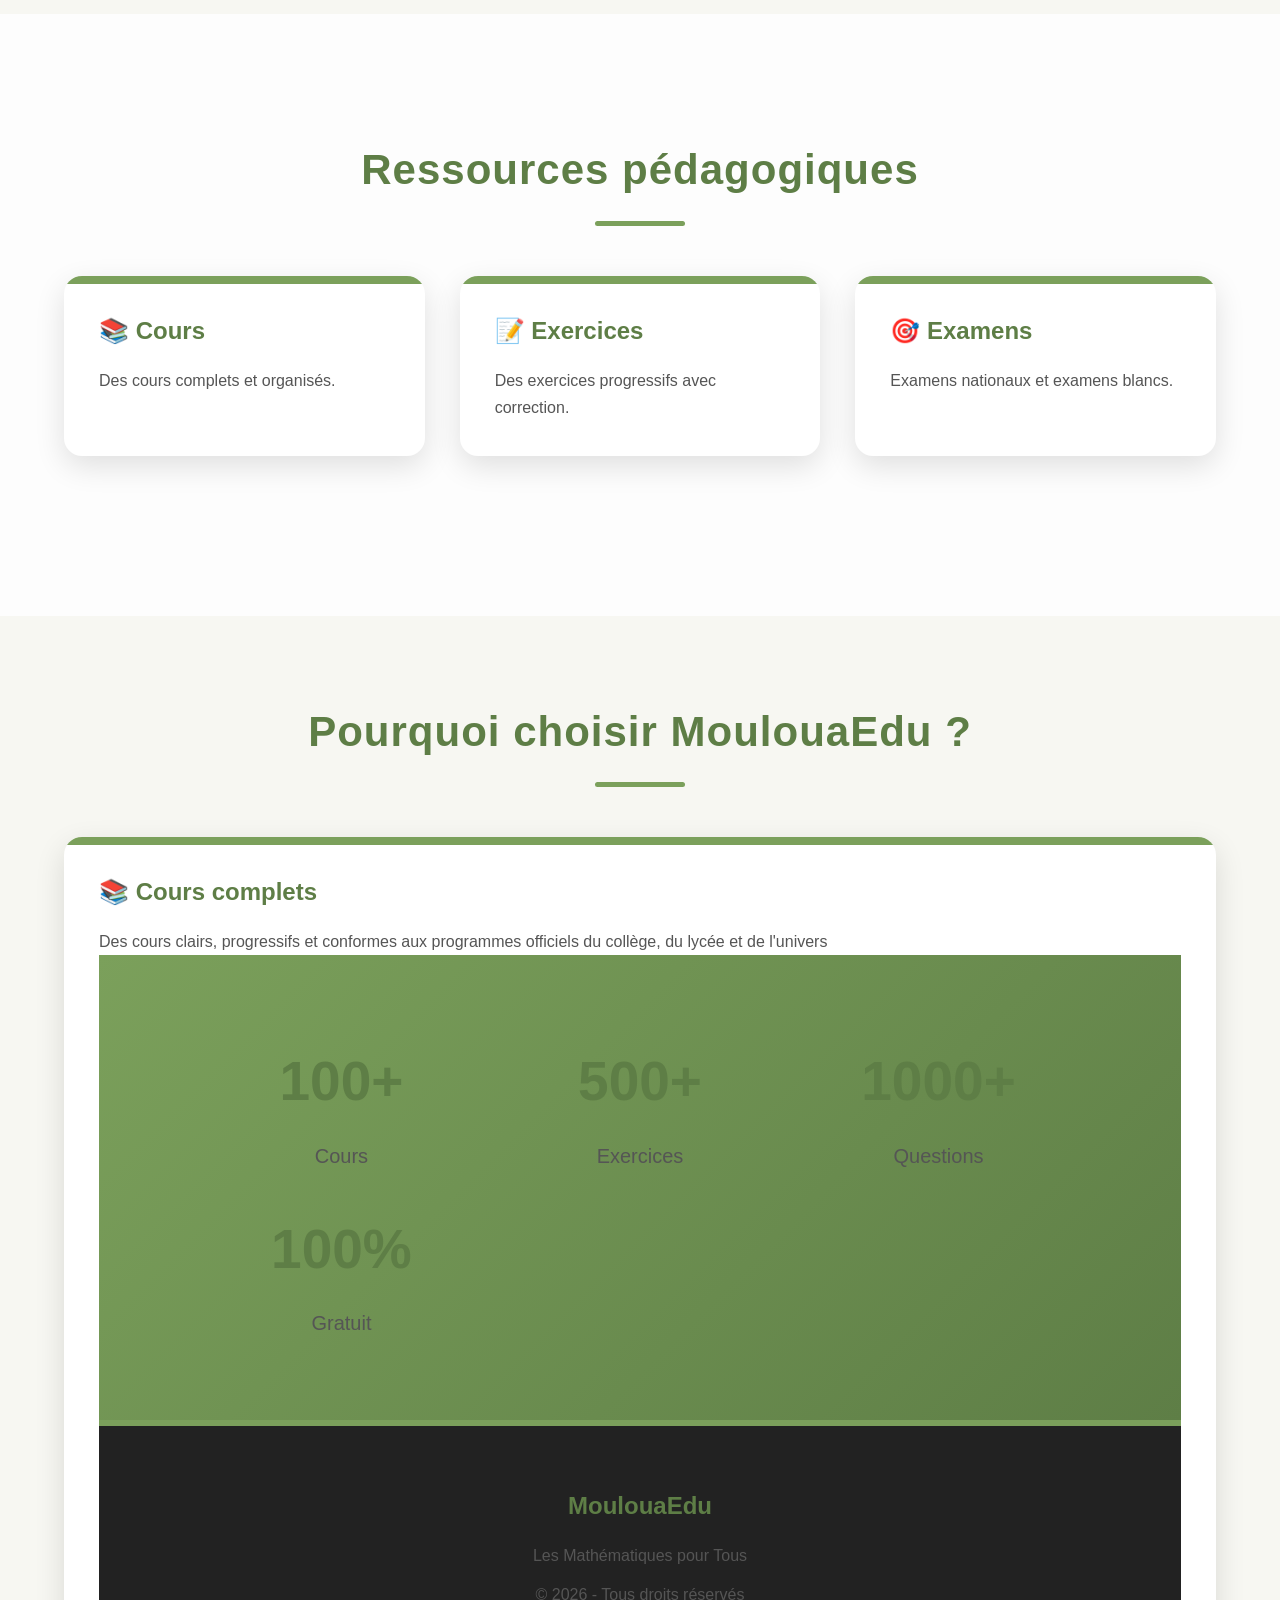
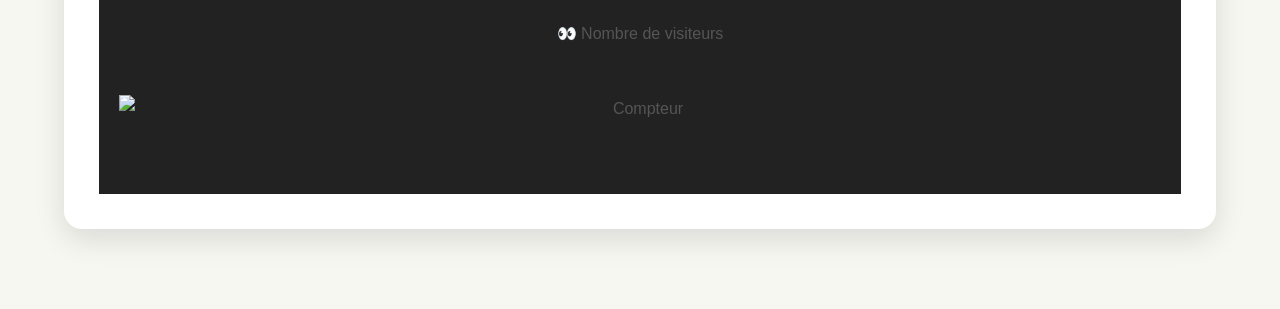
==== commit 59586080: "index.html" ====
--- a/index.html
+++ b/index.html
@@ -209,6 +209,29 @@
     </section>
 
     <!-- ================= STATISTIQUES ================= -->
+    <!-- ==================================================
+        POURQUOI CHOISIR MOULOUAEDU ?
+=================================================== -->
+
+<section class="avantages">
+
+    <h2 class="titre-section">
+        Pourquoi choisir MoulouaEdu ?
+    </h2>
+
+    <div class="container">
+
+        <!-- Carte 1 -->
+
+        <div class="card">
+
+            <h3>📚 Cours complets</h3>
+
+            <p>
+
+                Des cours clairs, progressifs et conformes
+                aux programmes officiels du collège,
+                du lycée et de l'univers
 
     <section class="statistiques">
 
--- a/style1.css
+++ b/style1.css
@@ -1,556 +1,1006 @@
-/* =====================================================
-   LES MATHÉMATIQUES POUR TOUS
-   Style académique — inspiré des pages de couverture
-   de revues scientifiques et des manuels scolaires.
-   ===================================================== */
-
-@import url('https://fonts.googleapis.com/css2?family=Lora:ital,wght@0,500;0,600;0,700;1,400&family=Inter:wght@400;500;600&display=swap');
+/*====================================================
+    MOULOUAEDU
+    Feuille de style principale
+====================================================*/
+
+/*==============================
+    RESET
+==============================*/
+
+*{
+    margin:0;
+    padding:0;
+    box-sizing:border-box;
+}
+
+/*==============================
+    VARIABLES
+==============================*/
 
 :root{
-  --paper:      #FAFAF7;
-  --paper-alt:  #F1EEE4;
-  --ink:        #1E2A38;
-  --ink-soft:   #5B6B7A;
-  --accent:     #7A2E2E;
-  --rule:       #D8D3C4;
-  --rule-dark:  #1E2A38;
-}
-
-[data-theme="dark"]{
-  --paper:      #14181F;
-  --paper-alt:  #1C222C;
-  --ink:        #EDE9E0;
-  --ink-soft:   #9BA6B2;
-  --accent:     #C97B7B;
-  --rule:       #2B323D;
-  --rule-dark:  #EDE9E0;
-}
-
-*{
-  margin:0;
-  padding:0;
-  box-sizing:border-box;
-}
+
+    --vert:#7BA05B;
+    --vert-fonce:#5E7E46;
+    --vert-clair:#A8C686;
+
+    --beige:#F7F7F2;
+    --cafe:#D8C3A5;
+
+    --blanc:#ffffff;
+
+    --gris:#555;
+    --gris-fonce:#333;
+
+    --ombre:0 10px 30px rgba(0,0,0,.12);
+
+    --transition:.35s;
+
+}
+
+/*==============================
+    BODY
+==============================*/
+
+body{
+
+    font-family:'Poppins',sans-serif;
+
+    background:var(--beige);
+
+    color:var(--gris-fonce);
+
+    line-height:1.7;
+
+}
+
+/*==============================
+    LIENS
+==============================*/
+
+a{
+
+    text-decoration:none;
+
+    color:inherit;
+
+}
+
+/*==============================
+    IMAGES
+==============================*/
+
+img{
+
+    max-width:100%;
+
+    display:block;
+
+}
+
+/*==============================
+    HEADER
+==============================*/
+
+header{
+
+    position:sticky;
+
+    top:0;
+
+    z-index:999;
+
+    background:white;
+
+    display:flex;
+
+    justify-content:space-between;
+
+    align-items:center;
+
+    padding:18px 8%;
+
+    box-shadow:0 2px 15px rgba(0,0,0,.08);
+
+}
+
+/*==============================
+    LOGO
+==============================*/
+
+.logo h1{
+
+    color:var(--vert);
+
+    font-size:34px;
+
+    font-weight:700;
+
+}
+
+.logo p{
+
+    color:var(--gris);
+
+    font-size:14px;
+
+}
+
+/*==============================
+    MENU
+==============================*/
+
+nav ul{
+
+    list-style:none;
+
+    display:flex;
+
+    gap:30px;
+
+}
+
+nav a{
+
+    font-weight:500;
+
+    transition:var(--transition);
+
+    position:relative;
+
+}
+
+/*==============================
+    EFFET MENU
+==============================*/
+
+nav a::after{
+
+    content:"";
+
+    position:absolute;
+
+    left:0;
+
+    bottom:-6px;
+
+    width:0;
+
+    height:3px;
+
+    background:var(--vert);
+
+    transition:.4s;
+
+}
+
+nav a:hover{
+
+    color:var(--vert);
+
+}
+
+nav a:hover::after{
+
+    width:100%;
+
+}
+
+/*==============================
+    HERO
+==============================*/
+
+.hero{
+
+    min-height:85vh;
+
+    display:flex;
+
+    justify-content:center;
+
+    align-items:center;
+
+    text-align:center;
+
+    padding:50px;
+
+    background:linear-gradient(rgba(0,0,0,.45),
+    rgba(0,0,0,.45)),
+    url("images/12.png");
+
+    background-size:cover;
+
+    background-position:center;
+
+    color:white;
+
+}
+
+/*==============================
+    TEXTE HERO
+==============================*/
+
+.hero-content{
+
+    max-width:900px;
+
+}
+
+.hero h2{
+
+    font-size:55px;
+
+    margin-bottom:25px;
+
+}
+
+.hero p{
+
+    font-size:22px;
+
+    margin-bottom:35px;
+
+}
+
+/*==============================
+    BOUTONS
+==============================*/
+
+.hero-buttons{
+
+    display:flex;
+
+    justify-content:center;
+
+    gap:20px;
+
+    flex-wrap:wrap;
+
+}
+
+.btn{
+
+    background:var(--vert);
+
+    color:white;
+
+    padding:16px 38px;
+
+    border-radius:40px;
+
+    font-weight:600;
+
+    transition:var(--transition);
+
+}
+
+.btn:hover{
+
+    transform:translateY(-5px);
+
+    background:var(--vert-fonce);
+
+}
+
+.btn-secondaire{
+
+    background:white;
+
+    color:var(--vert);
+
+}
+
+.btn-secondaire:hover{
+
+    background:var(--cafe);
+
+}
+/*====================================================
+            PARTIE 2
+    Sections - Cartes - Footer
+====================================================*/
+
+/*==============================
+    TITRES DES SECTIONS
+==============================*/
+
+.titre-section{
+
+    text-align:center;
+
+    font-size:42px;
+
+    color:var(--vert-fonce);
+
+    margin-top:80px;
+
+    margin-bottom:50px;
+
+    position:relative;
+
+}
+
+.titre-section::after{
+
+    content:"";
+
+    width:90px;
+
+    height:5px;
+
+    background:var(--vert);
+
+    display:block;
+
+    margin:15px auto;
+
+    border-radius:20px;
+
+}
+
+/*==============================
+    CONTAINER
+==============================*/
+
+.container{
+
+    width:90%;
+
+    max-width:1300px;
+
+    margin:auto;
+
+    display:grid;
+
+    grid-template-columns:repeat(auto-fit,minmax(320px,1fr));
+
+    gap:35px;
+
+    padding-bottom:80px;
+
+}
+
+/*==============================
+    CARTES
+==============================*/
+
+.card{
+
+    background:white;
+
+    border-radius:18px;
+
+    padding:35px;
+
+    box-shadow:var(--ombre);
+
+    transition:.4s;
+
+    overflow:hidden;
+
+    position:relative;
+
+}
+
+.card::before{
+
+    content:"";
+
+    position:absolute;
+
+    top:0;
+
+    left:0;
+
+    width:100%;
+
+    height:8px;
+
+    background:var(--vert);
+
+}
+
+.card:hover{
+
+    transform:translateY(-12px);
+
+    box-shadow:0 18px 40px rgba(0,0,0,.18);
+
+}
+
+/*==============================
+    TITRES DES CARTES
+==============================*/
+
+.card h2{
+
+    color:var(--vert-fonce);
+
+    margin-bottom:20px;
+
+    font-size:28px;
+
+}
+
+.card h3{
+
+    color:var(--vert-fonce);
+
+    margin-bottom:15px;
+
+    font-size:24px;
+
+}
+
+/*==============================
+    LISTES
+==============================*/
+
+.card ul{
+
+    list-style:none;
+
+}
+
+.card li{
+
+    margin-bottom:18px;
+
+}
+
+/*==============================
+    LIENS
+==============================*/
+
+.card a{
+
+    display:block;
+
+    padding:14px;
+
+    border-radius:10px;
+
+    transition:.3s;
+
+    color:var(--gris-fonce);
+
+    font-weight:500;
+
+}
+
+.card a:hover{
+
+    background:var(--vert);
+
+    color:white;
+
+    padding-left:22px;
+
+}
+
+/*==============================
+    PARAGRAPHES
+==============================*/
+
+.card p{
+
+    color:var(--gris);
+
+}
+
+/*==============================
+    SECTION RESSOURCES
+==============================*/
+
+#ressources{
+
+    padding:40px 0 80px;
+
+    background:#fdfdfd;
+
+}
+
+/*==============================
+    STATISTIQUES
+==============================*/
+
+.statistiques{
+
+    background:linear-gradient(135deg,var(--vert),var(--vert-fonce));
+
+    color:white;
+
+    display:grid;
+
+    grid-template-columns:repeat(auto-fit,minmax(220px,1fr));
+
+    gap:30px;
+
+    padding:80px 10%;
+
+    text-align:center;
+
+}
+
+.stat h2{
+
+    font-size:55px;
+
+    margin-bottom:10px;
+
+}
+
+.stat p{
+
+    font-size:20px;
+
+}
+
+/*==============================
+    FOOTER
+==============================*/
+
+footer{
+
+    background:#222;
+
+    color:white;
+
+    text-align:center;
+
+    padding:60px 20px;
+
+}
+
+footer h3{
+
+    font-size:34px;
+
+    margin-bottom:15px;
+
+    color:var(--vert-clair);
+
+}
+
+footer p{
+
+    margin:12px 0;
+
+}
+
+.compteur img{
+
+    margin:auto;
+
+    margin-top:20px;
+
+}
+
+/*==============================
+    SCROLLBAR
+==============================*/
+
+::-webkit-scrollbar{
+
+    width:10px;
+
+}
+
+::-webkit-scrollbar-track{
+
+    background:#efefef;
+
+}
+
+::-webkit-scrollbar-thumb{
+
+    background:var(--vert);
+
+    border-radius:20px;
+
+}
+
+::-webkit-scrollbar-thumb:hover{
+
+    background:var(--vert-fonce);
+
+}
+/*====================================================
+                PARTIE 3
+     Responsive - Animations - Effets modernes
+====================================================*/
+
+/*==============================
+    ANIMATIONS
+==============================*/
+
+@keyframes fadeUp{
+
+    from{
+
+        opacity:0;
+
+        transform:translateY(50px);
+
+    }
+
+    to{
+
+        opacity:1;
+
+        transform:translateY(0);
+
+    }
+
+}
+
+@keyframes zoom{
+
+    from{
+
+        transform:scale(.9);
+
+        opacity:0;
+
+    }
+
+    to{
+
+        transform:scale(1);
+
+        opacity:1;
+
+    }
+
+}
+
+@keyframes float{
+
+    0%{
+
+        transform:translateY(0);
+
+    }
+
+    50%{
+
+        transform:translateY(-10px);
+
+    }
+
+    100%{
+
+        transform:translateY(0);
+
+    }
+
+}
+
+/*==============================
+    APPLICATION DES ANIMATIONS
+==============================*/
+
+.hero-content{
+
+    animation:fadeUp 1s ease;
+
+}
+
+.card{
+
+    animation:zoom .8s ease;
+
+}
+
+.stat{
+
+    animation:fadeUp 1.2s ease;
+
+}
+
+/*==============================
+    EFFETS BOUTONS
+==============================*/
+
+.btn{
+
+    position:relative;
+
+    overflow:hidden;
+
+}
+
+.btn::before{
+
+    content:"";
+
+    position:absolute;
+
+    top:0;
+
+    left:-120%;
+
+    width:120%;
+
+    height:100%;
+
+    background:rgba(255,255,255,.25);
+
+    transform:skewX(-25deg);
+
+    transition:.7s;
+
+}
+
+.btn:hover::before{
+
+    left:120%;
+
+}
+
+/*==============================
+    LOGO
+==============================*/
+
+.logo{
+
+    animation:float 4s infinite ease-in-out;
+
+}
+
+/*==============================
+    TITRES
+==============================*/
+
+.hero h2{
+
+    text-shadow:3px 3px 10px rgba(0,0,0,.3);
+
+}
+
+.titre-section{
+
+    letter-spacing:1px;
+
+}
+
+/*==============================
+    HOVER DES CARTES
+==============================*/
+
+.card:hover h2{
+
+    color:var(--vert);
+
+}
+
+.card:hover h3{
+
+    color:var(--vert);
+
+}
+
+/*==============================
+    ICÔNES
+==============================*/
+
+.card li{
+
+    transition:.3s;
+
+}
+
+.card li:hover{
+
+    transform:translateX(6px);
+
+}
+
+/*==============================
+    FOOTER
+==============================*/
+
+footer{
+
+    border-top:6px solid var(--vert);
+
+}
+
+/*==============================
+    MOBILE
+==============================*/
+
+@media(max-width:992px){
+
+header{
+
+    flex-direction:column;
+
+    gap:20px;
+
+    padding:20px;
+
+}
+
+nav ul{
+
+    flex-wrap:wrap;
+
+    justify-content:center;
+
+    gap:18px;
+
+}
+
+.hero{
+
+    min-height:70vh;
+
+    padding:40px 20px;
+
+}
+
+.hero h2{
+
+    font-size:42px;
+
+}
+
+.hero p{
+
+    font-size:20px;
+
+}
+
+}
+
+/*==============================
+    TABLETTE
+==============================*/
+
+@media(max-width:768px){
+
+.hero h2{
+
+    font-size:34px;
+
+}
+
+.hero p{
+
+    font-size:18px;
+
+}
+
+.hero-buttons{
+
+    flex-direction:column;
+
+}
+
+.btn{
+
+    width:100%;
+
+}
+
+.titre-section{
+
+    font-size:34px;
+
+}
+
+.logo h1{
+
+    font-size:30px;
+
+}
+
+}
+
+/*==============================
+    TELEPHONE
+==============================*/
+
+@media(max-width:480px){
+
+header{
+
+    padding:15px;
+
+}
+
+.logo h1{
+
+    font-size:26px;
+
+}
+
+.logo p{
+
+    font-size:12px;
+
+}
+
+nav ul{
+
+    gap:12px;
+
+}
+
+nav a{
+
+    font-size:14px;
+
+}
+
+.hero{
+
+    min-height:60vh;
+
+}
+
+.hero h2{
+
+    font-size:28px;
+
+}
+
+.hero p{
+
+    font-size:16px;
+
+}
+
+.container{
+
+    width:95%;
+
+}
+
+.card{
+
+    padding:25px;
+
+}
+
+.stat h2{
+
+    font-size:40px;
+
+}
+
+.stat p{
+
+    font-size:16px;
+
+}
+
+footer h3{
+
+    font-size:28px;
+
+}
+
+}
+
+/*==============================
+    SELECTION TEXTE
+==============================*/
+
+::selection{
+
+    background:var(--vert);
+
+    color:white;
+
+}
+
+/*==============================
+    SMOOTH SCROLL
+==============================*/
 
 html{
-  scroll-behavior:smooth;
-}
-
-body{
-  background:var(--paper);
-  color:var(--ink);
-  font-family:"Inter", Arial, sans-serif;
-  font-size:16px;
-  line-height:1.65;
-  -webkit-font-smoothing:antialiased;
-  transition:background .25s ease, color .25s ease;
-}
-
-/* ================= HEADER / MASTHEAD ================= */
-header{
-  background:var(--paper);
-  color:var(--ink);
-  padding:56px 20px 40px;
-  text-align:center;
-  border-top:6px solid var(--rule-dark);
-  border-bottom:1px solid var(--rule-dark);
-  position:relative;
-}
-
-header::before{
-  content:"Manuel numérique";
-  display:block;
-  font-family:"Inter", sans-serif;
-  font-size:12px;
-  font-weight:600;
-  letter-spacing:3px;
-  text-transform:uppercase;
-  color:var(--accent);
-  margin-bottom:18px;
-}
-
-header h1{
-  font-family:"Lora", Georgia, serif;
-  font-weight:700;
-  font-size:44px;
-  letter-spacing:0.3px;
-  margin-bottom:14px;
-}
-
-header p{
-  font-family:"Inter", sans-serif;
-  font-size:14px;
-  letter-spacing:4px;
-  text-transform:uppercase;
-  color:var(--ink-soft);
-}
-
-header p::after{
-  content:"";
-  display:block;
-  width:60px;
-  height:3px;
-  background:var(--accent);
-  margin:18px auto 0;
-}
-
-/* ================= BOUTON MODE SOMBRE ================= */
-#theme-toggle{
-  position:absolute;
-  top:24px;
-  right:24px;
-  background:none;
-  border:1px solid var(--rule-dark);
-  color:var(--ink);
-  font-family:"Inter", sans-serif;
-  font-size:11px;
-  letter-spacing:1px;
-  text-transform:uppercase;
-  padding:8px 14px;
-  cursor:pointer;
-  transition:background .2s ease, color .2s ease;
-}
-
-#theme-toggle:hover{
-  background:var(--accent);
-  color:var(--paper);
-  border-color:var(--accent);
-}
-
-/* ================= FIL D'ARIANE / RETOUR ================= */
-.nav-back{
-  width:90%;
-  max-width:1100px;
-  margin:28px auto 0;
-  font-family:"Inter", sans-serif;
-  font-size:13px;
-  letter-spacing:0.5px;
-}
-
-.nav-back a{
-  color:var(--ink-soft);
-  text-decoration:none;
-  border-bottom:1px solid var(--rule);
-  padding-bottom:2px;
-  transition:color .2s ease, border-color .2s ease;
-}
-
-.nav-back a:hover{
-  color:var(--accent);
-  border-color:var(--accent);
-}
-
-/* ================= BARRE DE RECHERCHE ================= */
-.search-wrap{
-  width:90%;
-  max-width:600px;
-  margin:36px auto 0;
-}
-
-#smart-search{
-  width:100%;
-  padding:14px 18px;
-  font-family:"Inter", sans-serif;
-  font-size:14px;
-  background:var(--paper);
-  color:var(--ink);
-  border:1px solid var(--rule-dark);
-  outline:none;
-  transition:border-color .2s ease;
-}
-
-#smart-search::placeholder{
-  color:var(--ink-soft);
-}
-
-#smart-search:focus{
-  border-color:var(--accent);
-}
-
-/* ================= CONTENU ================= */
-.container{
-  width:90%;
-  max-width:1100px;
-  margin:70px auto;
-  display:grid;
-  grid-template-columns:repeat(auto-fit,minmax(280px,1fr));
-  gap:1px;
-  background:var(--rule);
-  border:1px solid var(--rule);
-}
-
-/* ================= CARTES / CHAPITRES ================= */
-.card{
-  background:var(--paper);
-  padding:40px 32px 34px;
-  position:relative;
-  overflow:hidden;
-  transition:background .25s ease;
-}
-
-.card:hover{
-  background:var(--paper-alt);
-}
-
-.card{
-  background-image:
-    linear-gradient(rgba(250,250,247,0.72), rgba(250,250,247,0.72)),
-    url("images/college1.png");
-  background-size:cover;
-  background-position:center;
-}
-
-[data-theme="dark"] .card{
-  background-image:
-    linear-gradient(rgba(20,24,31,0.82), rgba(20,24,31,0.82)),
-    url("images/college1.png");
-}
-
-.card:hover{
-  background-image:
-    linear-gradient(rgba(241,238,228,0.65), rgba(241,238,228,0.65)),
-    url("images/maths.svg");
-}
-
-[data-theme="dark"] .card:hover{
-  background-image:
-    linear-gradient(rgba(28,34,44,0.85), rgba(28,34,44,0.85)),
-    url("images/maths.svg");
-}
-
-.card h2{
-  font-family:"Lora", Georgia, serif;
-  font-weight:600;
-  font-size:23px;
-  color:var(--ink);
-  text-align:left;
-  margin-bottom:8px;
-  position:relative;
-  z-index:1;
-}
-
-.card p.chapitre-label{
-  font-size:11px;
-  letter-spacing:2px;
-  text-transform:uppercase;
-  color:var(--accent);
-  margin-bottom:22px;
-}
-
-.card ul{
-  list-style:none;
-  position:relative;
-  z-index:1;
-}
-
-.card li{
-  margin:0;
-  border-bottom:1px solid var(--rule);
-}
-
-.card li:last-child{
-  border-bottom:none;
-}
-
-.card a{
-  display:flex;
-  align-items:center;
-  justify-content:space-between;
-  text-decoration:none;
-  color:var(--ink);
-  font-family:"Inter", sans-serif;
-  font-weight:500;
-  font-size:15px;
-  padding:14px 4px;
-  transition:color .2s ease, padding-left .2s ease;
-}
-
-.card a::after{
-  content:"→";
-  color:var(--accent);
-  font-size:16px;
-  opacity:0;
-  transition:opacity .2s ease;
-}
-
-.card a:hover{
-  color:var(--accent);
-  padding-left:8px;
-}
-
-.card a:hover::after{
-  opacity:1;
-}
-
-.card a:focus-visible,
-#smart-search:focus-visible,
-#theme-toggle:focus-visible{
-  outline:2px solid var(--accent);
-  outline-offset:2px;
-}
-
-/* ================= PAGE DE CHAPITRE (sous-pages) ================= */
-main.page{
-  width:90%;
-  max-width:800px;
-  margin:60px auto 80px;
-}
-
-main.page h2{
-  font-family:"Lora", Georgia, serif;
-  font-weight:700;
-  font-size:30px;
-  margin-bottom:8px;
-}
-
-main.page p.chapitre-label{
-  font-size:11px;
-  letter-spacing:2px;
-  text-transform:uppercase;
-  color:var(--accent);
-  margin-bottom:30px;
-}
-
-main.page .item{
-  border:1px solid var(--rule);
-  padding:22px 26px;
-  margin-bottom:14px;
-  background:var(--paper-alt);
-}
-
-main.page .item h3{
-  font-family:"Lora", Georgia, serif;
-  font-size:17px;
-  margin-bottom:6px;
-}
-
-main.page .item p{
-  font-size:14px;
-  color:var(--ink-soft);
-  margin-bottom:10px;
-}
-
-main.page .item a.download{
-  display:inline-block;
-  font-size:13px;
-  font-weight:600;
-  letter-spacing:0.5px;
-  text-transform:uppercase;
-  color:var(--accent);
-  text-decoration:none;
-  border-bottom:1px solid var(--accent);
-}
-
-/* ================= CHAPITRES DÉPLIABLES (accordéon) ================= */
-.container-full{
-  width:90%;
-  max-width:800px;
-  margin:60px auto 80px;
-}
-
-.chapter{
-  border:1px solid var(--rule);
-  margin-bottom:14px;
-  background:var(--paper-alt);
-}
-
-.chapter summary{
-  cursor:pointer;
-  list-style:none;
-  padding:18px 24px;
-  font-family:"Lora", Georgia, serif;
-  font-size:17px;
-  font-weight:600;
-  color:var(--ink);
-  display:flex;
-  justify-content:space-between;
-  align-items:center;
-}
-
-.chapter summary::-webkit-details-marker{
-  display:none;
-}
-
-.chapter summary::after{
-  content:"+";
-  font-size:20px;
-  color:var(--accent);
-  transition:transform .2s ease;
-}
-
-.chapter[open] summary::after{
-  content:"–";
-}
-
-.chapter summary:hover{
-  color:var(--accent);
-}
-
-.chapter-body{
-  padding:0 24px 24px;
-  border-top:1px solid var(--rule);
-}
-
-.chapter-body a.download{
-  display:inline-block;
-  margin-top:18px;
-  font-family:"Inter", sans-serif;
-  font-size:13px;
-  font-weight:600;
-  letter-spacing:0.5px;
-  color:var(--accent);
-  text-decoration:none;
-  border-bottom:1px solid var(--accent);
-}
-
-/* ================= QUIZ INTERACTIF ================= */
-.quiz{
-  margin-top:18px;
-}
-
-.quiz-question{
-  margin-bottom:22px;
-  padding-bottom:18px;
-  border-bottom:1px solid var(--rule);
-}
-
-.quiz-question:last-of-type{
-  border-bottom:none;
-}
-
-.quiz-q-text{
-  font-family:"Lora", Georgia, serif;
-  font-size:15px;
-  margin-bottom:10px;
-  color:var(--ink);
-}
-
-.quiz-options{
-  display:flex;
-  flex-wrap:wrap;
-  gap:8px;
-}
-
-.quiz-option{
-  font-family:"Inter", sans-serif;
-  font-size:13px;
-  padding:9px 14px;
-  background:var(--paper);
-  color:var(--ink);
-  border:1px solid var(--rule-dark);
-  cursor:pointer;
-  transition:background .2s ease, color .2s ease;
-}
-
-.quiz-option:hover{
-  background:var(--paper-alt);
-}
-
-.quiz-option.selected{
-  background:var(--accent);
-  color:var(--paper);
-  border-color:var(--accent);
-}
-
-.quiz-feedback{
-  margin-top:8px;
-  font-size:13px;
-  min-height:18px;
-}
-
-.quiz-feedback.correct{
-  color:#2E7D32;
-}
-
-.quiz-feedback.incorrect{
-  color:var(--accent);
-}
-
-.quiz-submit{
-  margin-top:8px;
-  font-family:"Inter", sans-serif;
-  font-size:13px;
-  font-weight:600;
-  letter-spacing:0.5px;
-  text-transform:uppercase;
-  padding:12px 22px;
-  background:var(--ink);
-  color:var(--paper);
-  border:none;
-  cursor:pointer;
-  transition:background .2s ease;
-}
-
-.quiz-submit:hover{
-  background:var(--accent);
-}
-
-.quiz-score{
-  margin-top:14px;
-  font-family:"Lora", Georgia, serif;
-  font-size:17px;
-  font-weight:600;
-  opacity:0;
-  height:0;
-  overflow:hidden;
-  transition:opacity .3s ease;
-}
-
-.quiz-score.visible{
-  opacity:1;
-  height:auto;
-}
-
-/* ================= FOOTER / COLOPHON ================= */
-footer{
-  margin-top:40px;
-  background:var(--paper);
-  color:var(--ink-soft);
-  text-align:center;
-  padding:30px 20px;
-  border-top:1px solid var(--rule-dark);
-  font-size:12px;
-  letter-spacing:1px;
-}
-
-/* ================= COMPTEUR DE VISITEURS ================= */
-.compteur{
-  margin-top:16px;
-  font-family:"Inter", sans-serif;
-  font-size:12px;
-  letter-spacing:1px;
-  text-transform:uppercase;
-  color:var(--ink-soft);
-  display:flex;
-  align-items:center;
-  justify-content:center;
-  gap:8px;
-}
-
-.compteur img{
-  vertical-align:middle;
-  filter:grayscale(0.2);
-}
-
-/* ================= ACCESSIBILITÉ & CONFORT ================= */
-@media (prefers-reduced-motion: reduce){
-  *{
-    transition:none !important;
-    scroll-behavior:auto !important;
-  }
-}
-
-/* ================= RESPONSIVE ================= */
-@media (max-width:600px){
-  header h1{ font-size:32px; }
-  .container{ margin:40px auto; }
-  #theme-toggle{ position:static; margin-top:20px; display:inline-block; }
-}
-
-/* ================= IMPRESSION ================= */
-@media print{
-  header{ border:none; }
-  .card{ background-image:none !important; }
-  .card a::after{ display:none; }
-  #theme-toggle, .search-wrap{ display:none; }
-}
+
+    scroll-behavior:smooth;
+
+}
